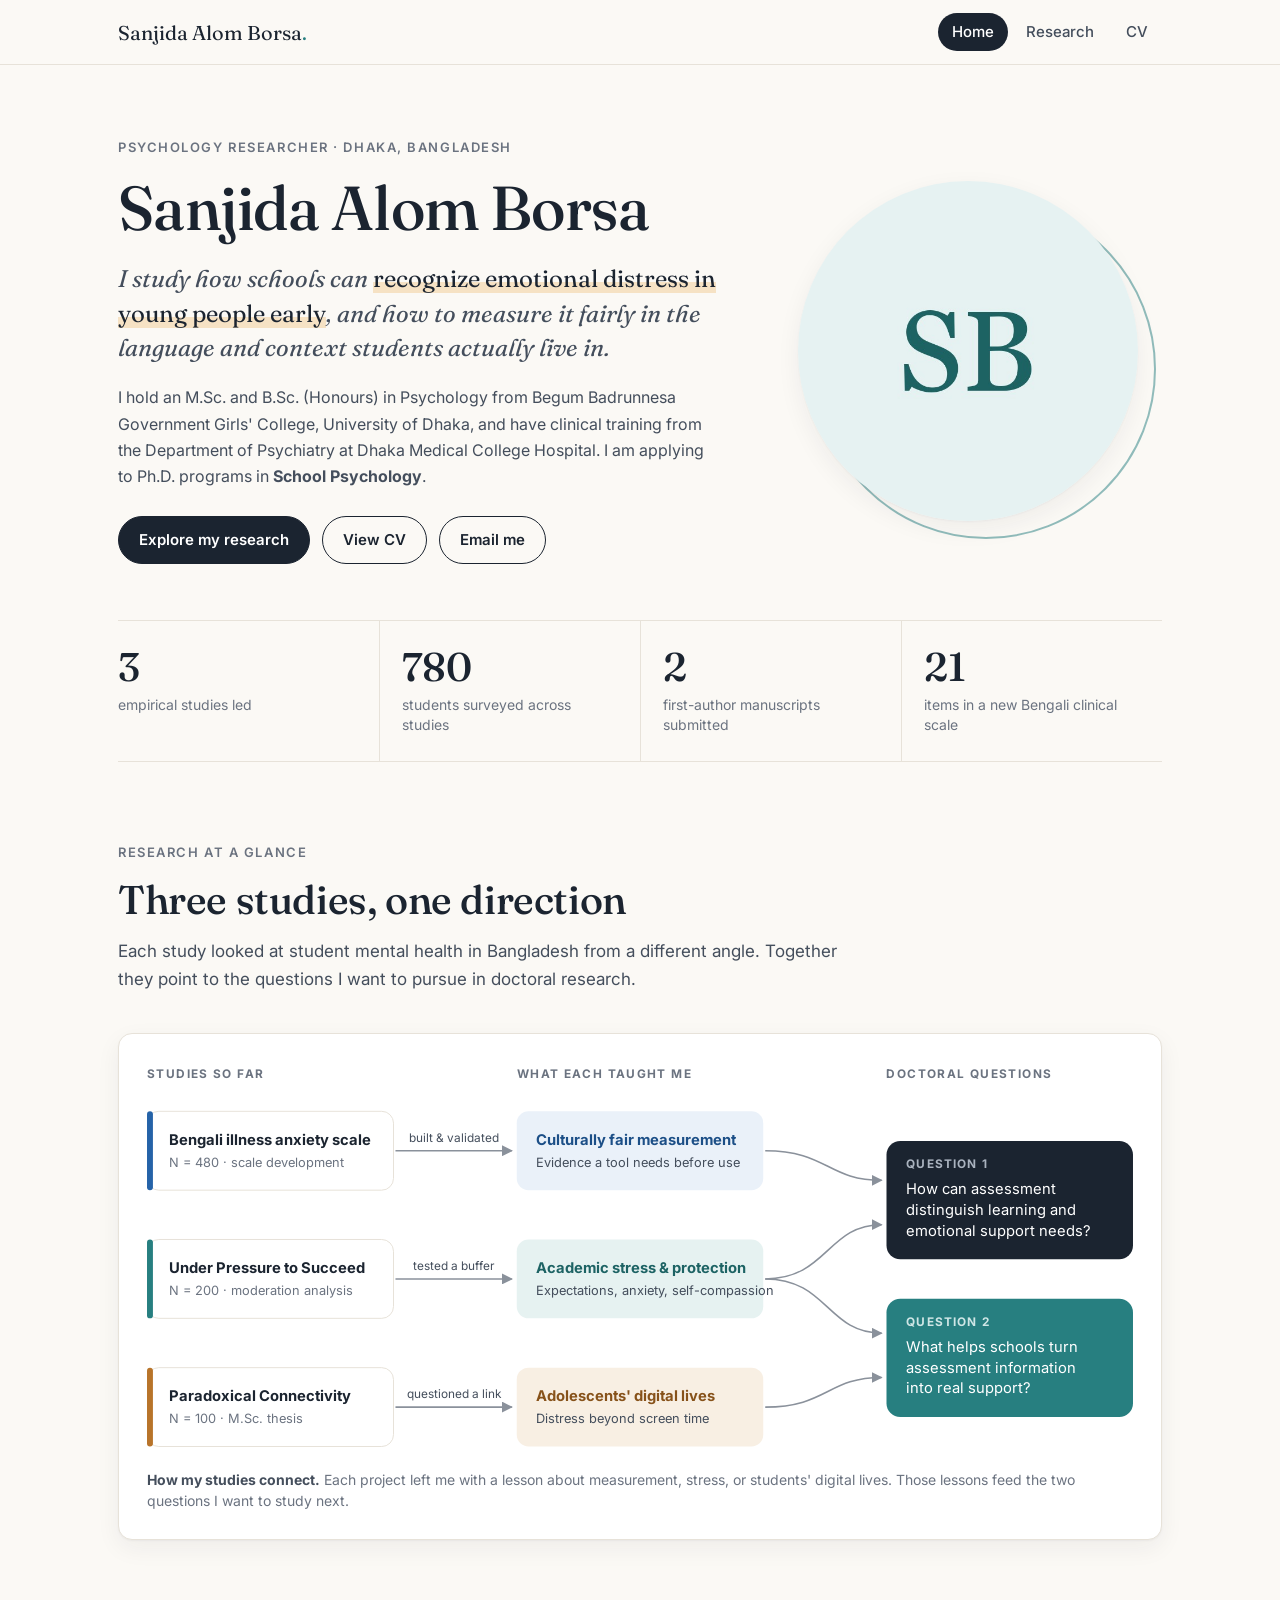
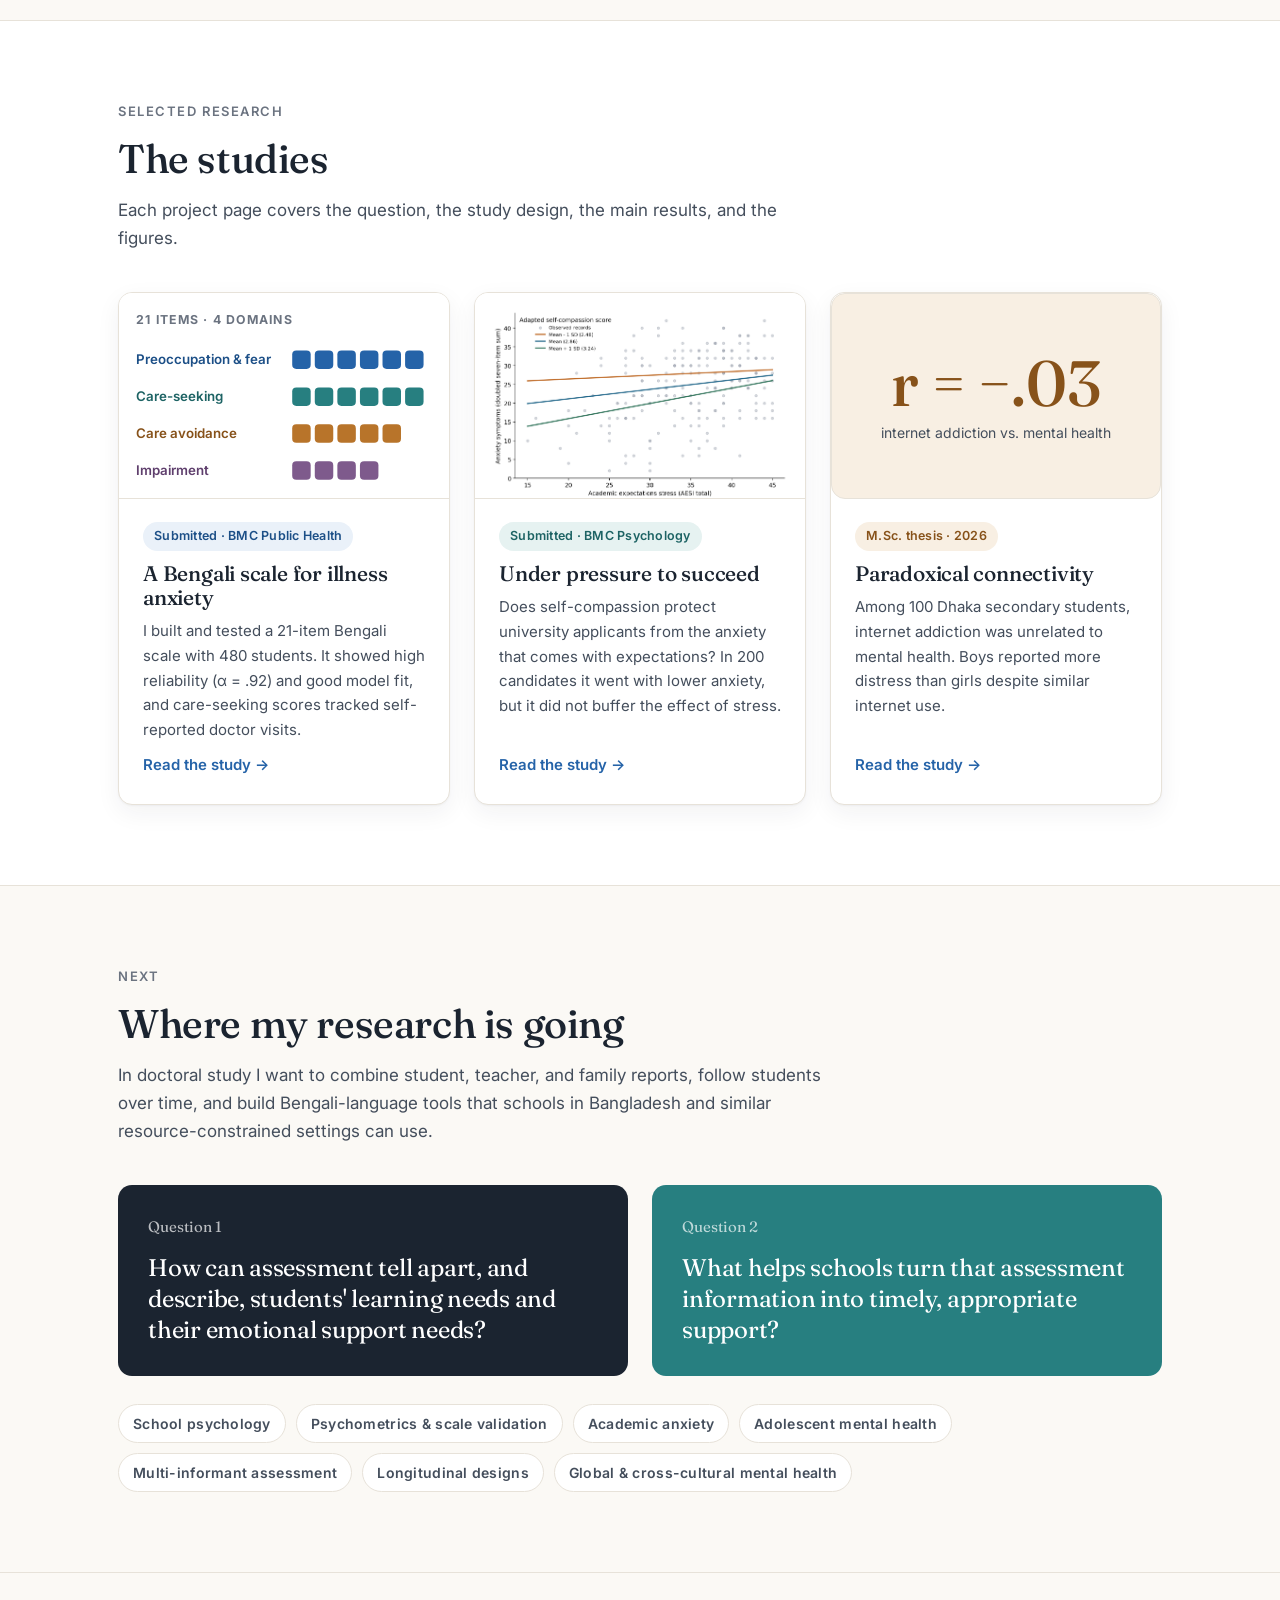
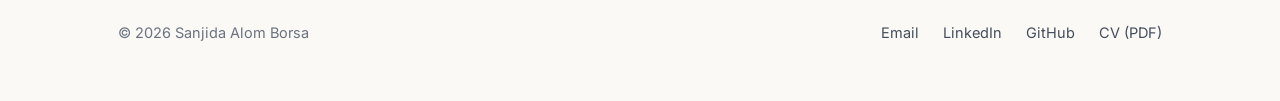
==== index.html @ 3c3a0258 "Personal academic website Home, research, and CV pages with study diagrams and figures.  Co-Authored" ====
<!DOCTYPE html>
<html lang="en">
<head>
  <meta charset="utf-8">
  <meta name="viewport" content="width=device-width, initial-scale=1">
  <title>Sanjida Alom Borsa — Psychology Researcher</title>
  <meta name="description" content="Sanjida Alom Borsa is a psychology researcher from Bangladesh studying culturally appropriate assessment, academic stress, and adolescent mental health. Applying to Ph.D. programs in School Psychology.">
  <meta property="og:title" content="Sanjida Alom Borsa — Psychology Researcher">
  <meta property="og:description" content="Culturally appropriate assessment, academic stress, and adolescent mental health.">
  <meta property="og:type" content="website">
  <meta property="og:url" content="https://sanjidab74-cloud.github.io/">
  <meta property="og:image" content="https://sanjidab74-cloud.github.io/images/fig/iad-domains.png">
  <link rel="icon" href="data:image/svg+xml,%3Csvg xmlns='http://www.w3.org/2000/svg' viewBox='0 0 64 64'%3E%3Ccircle cx='32' cy='32' r='32' fill='%231b2430'/%3E%3Ctext x='32' y='43' font-family='Georgia' font-size='32' fill='%23fff' text-anchor='middle'%3ES%3C/text%3E%3C/svg%3E">
  <link rel="preconnect" href="https://fonts.googleapis.com">
  <link rel="preconnect" href="https://fonts.gstatic.com" crossorigin>
  <link href="https://fonts.googleapis.com/css2?family=Fraunces:ital,opsz,wght@0,9..144,400;0,9..144,500;1,9..144,400&family=Inter:wght@400;500;600;700&display=swap" rel="stylesheet">
  <link rel="stylesheet" href="style.css">
</head>
<body>

<header class="site-header">
  <div class="wrap">
    <a class="brand" href="index.html">Sanjida <span class="full">Alom </span>Borsa<span class="tick">.</span></a>
    <nav class="nav" aria-label="Main">
      <a href="index.html" aria-current="page">Home</a>
      <a href="research.html">Research</a>
      <a href="cv.html">CV</a>
    </nav>
  </div>
</header>

<main>
  <section class="hero">
    <div class="wrap">
      <div>
        <div class="eyebrow">Psychology researcher &middot; Dhaka, Bangladesh</div>
        <h1>Sanjida Alom Borsa</h1>
        <p class="lead">I study how schools can <em>recognize emotional distress in young people early</em>, and how to measure it fairly in the language and context students actually live in.</p>
        <p>I hold an M.Sc. and B.Sc. (Honours) in Psychology from Begum Badrunnesa Government Girls' College, University of Dhaka, and have clinical training from the Department of Psychiatry at Dhaka Medical College Hospital. I am applying to Ph.D. programs in <strong>School Psychology</strong>.</p>
        <div class="btn-row">
          <a class="btn primary" href="research.html">Explore my research</a>
          <a class="btn" href="cv.html">View CV</a>
          <a class="btn" href="mailto:sanjidab74@gmail.com">Email me</a>
        </div>
      </div>
      <div class="portrait">
        <img src="images/profile.jpg" alt="Portrait of Sanjida Alom Borsa" width="600" height="600">
      </div>
    </div>
  </section>

  <div class="wrap">
    <div class="stats">
      <div class="stat"><b>3</b><span>empirical studies led</span></div>
      <div class="stat"><b>780</b><span>students surveyed across studies</span></div>
      <div class="stat"><b>2</b><span>first-author manuscripts submitted</span></div>
      <div class="stat"><b>21</b><span>items in a new Bengali clinical scale</span></div>
    </div>
  </div>

  <section class="section">
    <div class="wrap">
      <div class="section-head">
        <div class="eyebrow">Research at a glance</div>
        <h2>Three studies, one direction</h2>
        <p>Each study looked at student mental health in Bangladesh from a different angle. Together they point to the questions I want to pursue in doctoral research.</p>
      </div>

      <figure class="diagram">
        <div class="scroll">
        <svg viewBox="0 0 1000 400" role="img" aria-label="Diagram: the scale-development study taught culturally fair measurement, the self-compassion study examined academic stress and protective factors, and the thesis examined adolescents' digital lives. These feed two doctoral questions: how assessment can distinguish learning and emotional needs, and what helps schools turn assessment into support.">
          <defs>
            <marker id="m-arrow" viewBox="0 0 10 10" refX="9" refY="5" markerWidth="7" markerHeight="7" orient="auto-start-reverse">
              <path d="M0 0 L10 5 L0 10 z" fill="#8a919b"/>
            </marker>
          </defs>

          <g font-size="12" font-weight="700" fill="#6b7380" letter-spacing="1.4">
            <text x="0" y="16">STUDIES SO FAR</text>
            <text x="375" y="16">WHAT EACH TAUGHT ME</text>
            <text x="750" y="16">DOCTORAL QUESTIONS</text>
          </g>

          <!-- studies -->
          <g>
            <rect x="0" y="50" width="250" height="80" rx="12" fill="#fff" stroke="#e7e2d9"/>
            <rect x="0" y="50" width="6" height="80" rx="3" fill="#2563a8"/>
            <text x="22" y="84" font-size="15" font-weight="700" fill="#1b2430">Bengali illness anxiety scale</text>
            <text x="22" y="106" font-size="13" fill="#6b7380">N = 480 &#183; scale development</text>

            <rect x="0" y="180" width="250" height="80" rx="12" fill="#fff" stroke="#e7e2d9"/>
            <rect x="0" y="180" width="6" height="80" rx="3" fill="#277f80"/>
            <text x="22" y="214" font-size="15" font-weight="700" fill="#1b2430">Under Pressure to Succeed</text>
            <text x="22" y="236" font-size="13" fill="#6b7380">N = 200 &#183; moderation analysis</text>

            <rect x="0" y="310" width="250" height="80" rx="12" fill="#fff" stroke="#e7e2d9"/>
            <rect x="0" y="310" width="6" height="80" rx="3" fill="#b8742a"/>
            <text x="22" y="344" font-size="15" font-weight="700" fill="#1b2430">Paradoxical Connectivity</text>
            <text x="22" y="366" font-size="13" fill="#6b7380">N = 100 &#183; M.Sc. thesis</text>
          </g>

          <!-- study -> lesson -->
          <g stroke="#8a919b" stroke-width="1.6" fill="none" marker-end="url(#m-arrow)">
            <line x1="252" y1="90" x2="370" y2="90"/>
            <line x1="252" y1="220" x2="370" y2="220"/>
            <line x1="252" y1="350" x2="370" y2="350"/>
          </g>
          <g font-size="12" fill="#444e5c" text-anchor="middle">
            <text x="311" y="81">built &amp; validated</text>
            <text x="311" y="211">tested a buffer</text>
            <text x="311" y="341">questioned a link</text>
          </g>

          <!-- lessons -->
          <g>
            <rect x="375" y="50" width="250" height="80" rx="12" fill="#eaf1f9"/>
            <text x="395" y="84" font-size="15" font-weight="700" fill="#1c4f87">Culturally fair measurement</text>
            <text x="395" y="106" font-size="13" fill="#444e5c">Evidence a tool needs before use</text>

            <rect x="375" y="180" width="250" height="80" rx="12" fill="#e6f2f1"/>
            <text x="395" y="214" font-size="15" font-weight="700" fill="#1d6364">Academic stress &amp; protection</text>
            <text x="395" y="236" font-size="13" fill="#444e5c">Expectations, anxiety, self-compassion</text>

            <rect x="375" y="310" width="250" height="80" rx="12" fill="#f8efe3"/>
            <text x="395" y="344" font-size="15" font-weight="700" fill="#87521a">Adolescents' digital lives</text>
            <text x="395" y="366" font-size="13" fill="#444e5c">Distress beyond screen time</text>
          </g>

          <!-- lesson -> question -->
          <g stroke="#8a919b" stroke-width="1.6" fill="none" marker-end="url(#m-arrow)">
            <path d="M627 90 C 690 90, 690 120, 745 120"/>
            <path d="M627 220 C 690 220, 690 165, 745 165"/>
            <path d="M627 220 C 690 220, 690 275, 745 275"/>
            <path d="M627 350 C 690 350, 690 320, 745 320"/>
          </g>

          <!-- questions -->
          <g>
            <rect x="750" y="80" width="250" height="120" rx="14" fill="#1b2430"/>
            <text x="770" y="108" font-size="12" font-weight="700" fill="#aab3bf" letter-spacing="1.2">QUESTION 1</text>
            <text x="770" y="134" font-size="15" fill="#fff">How can assessment</text>
            <text x="770" y="155" font-size="15" fill="#fff">distinguish learning and</text>
            <text x="770" y="176" font-size="15" fill="#fff">emotional support needs?</text>

            <rect x="750" y="240" width="250" height="120" rx="14" fill="#277f80"/>
            <text x="770" y="268" font-size="12" font-weight="700" fill="#cfe6e5" letter-spacing="1.2">QUESTION 2</text>
            <text x="770" y="294" font-size="15" fill="#fff">What helps schools turn</text>
            <text x="770" y="315" font-size="15" fill="#fff">assessment information</text>
            <text x="770" y="336" font-size="15" fill="#fff">into real support?</text>
          </g>
        </svg>
        </div>
        <figcaption><b>How my studies connect.</b> Each project left me with a lesson about measurement, stress, or students' digital lives. Those lessons feed the two questions I want to study next.</figcaption>
      </figure>
    </div>
  </section>

  <section class="section alt">
    <div class="wrap">
      <div class="section-head">
        <div class="eyebrow">Selected research</div>
        <h2>The studies</h2>
        <p>Each project page covers the question, the study design, the main results, and the figures.</p>
      </div>

      <div class="cards">
        <a class="card" href="research.html#illness-anxiety">
          <div class="card-media svg"><svg viewBox="0 0 320 200" role="img" aria-label="21 items in four domains: preoccupation and fear (6), care-seeking and checking (6), care avoidance (5), functional impairment (4)"><text x="16" y="30" font-size="12" font-weight="700" fill="#6b7380" letter-spacing="1.2">21 ITEMS &#183; 4 DOMAINS</text><text x="16" y="69" font-size="13" font-weight="600" fill="#1c4f87">Preoccupation &amp; fear</text><rect x="168" y="56" width="18" height="18" rx="4" fill="#2563a8"/><rect x="190" y="56" width="18" height="18" rx="4" fill="#2563a8"/><rect x="212" y="56" width="18" height="18" rx="4" fill="#2563a8"/><rect x="234" y="56" width="18" height="18" rx="4" fill="#2563a8"/><rect x="256" y="56" width="18" height="18" rx="4" fill="#2563a8"/><rect x="278" y="56" width="18" height="18" rx="4" fill="#2563a8"/><text x="16" y="105" font-size="13" font-weight="600" fill="#1d6364">Care-seeking</text><rect x="168" y="92" width="18" height="18" rx="4" fill="#277f80"/><rect x="190" y="92" width="18" height="18" rx="4" fill="#277f80"/><rect x="212" y="92" width="18" height="18" rx="4" fill="#277f80"/><rect x="234" y="92" width="18" height="18" rx="4" fill="#277f80"/><rect x="256" y="92" width="18" height="18" rx="4" fill="#277f80"/><rect x="278" y="92" width="18" height="18" rx="4" fill="#277f80"/><text x="16" y="141" font-size="13" font-weight="600" fill="#87521a">Care avoidance</text><rect x="168" y="128" width="18" height="18" rx="4" fill="#b8742a"/><rect x="190" y="128" width="18" height="18" rx="4" fill="#b8742a"/><rect x="212" y="128" width="18" height="18" rx="4" fill="#b8742a"/><rect x="234" y="128" width="18" height="18" rx="4" fill="#b8742a"/><rect x="256" y="128" width="18" height="18" rx="4" fill="#b8742a"/><text x="16" y="177" font-size="13" font-weight="600" fill="#5f3f6d">Impairment</text><rect x="168" y="164" width="18" height="18" rx="4" fill="#7e5a8c"/><rect x="190" y="164" width="18" height="18" rx="4" fill="#7e5a8c"/><rect x="212" y="164" width="18" height="18" rx="4" fill="#7e5a8c"/><rect x="234" y="164" width="18" height="18" rx="4" fill="#7e5a8c"/></svg></div>
          <div class="card-body">
            <div><span class="chip blue">Submitted &middot; BMC Public Health</span></div>
            <h3>A Bengali scale for illness anxiety</h3>
            <p>I built and tested a 21-item Bengali scale with 480 students. It showed high reliability (&alpha; = .92) and good model fit, and care-seeking scores tracked self-reported doctor visits.</p>
            <span class="more">Read the study</span>
          </div>
        </a>

        <a class="card" href="research.html#under-pressure">
          <div class="card-media"><img src="images/fig/up-moderation.png" alt="Anxiety rising with academic expectations stress at three levels of self-compassion" loading="lazy"></div>
          <div class="card-body">
            <div><span class="chip teal">Submitted &middot; BMC Psychology</span></div>
            <h3>Under pressure to succeed</h3>
            <p>Does self-compassion protect university applicants from the anxiety that comes with expectations? In 200 candidates it went with lower anxiety, but it did not buffer the effect of stress.</p>
            <span class="more">Read the study</span>
          </div>
        </a>

        <a class="card" href="research.html#paradoxical-connectivity">
          <div class="card-media number"><div><b>r = &minus;.03</b><span>internet addiction vs. mental health</span></div></div>
          <div class="card-body">
            <div><span class="chip ochre">M.Sc. thesis &middot; 2026</span></div>
            <h3>Paradoxical connectivity</h3>
            <p>Among 100 Dhaka secondary students, internet addiction was unrelated to mental health. Boys reported more distress than girls despite similar internet use.</p>
            <span class="more">Read the study</span>
          </div>
        </a>
      </div>
    </div>
  </section>

  <section class="section">
    <div class="wrap">
      <div class="section-head">
        <div class="eyebrow">Next</div>
        <h2>Where my research is going</h2>
        <p>In doctoral study I want to combine student, teacher, and family reports, follow students over time, and build Bengali-language tools that schools in Bangladesh and similar resource-constrained settings can use.</p>
      </div>
      <div class="agenda">
        <div class="question">
          <span class="num">Question 1</span>
          <h3>How can assessment tell apart, and describe, students' learning needs and their emotional support needs?</h3>
        </div>
        <div class="question">
          <span class="num">Question 2</span>
          <h3>What helps schools turn that assessment information into timely, appropriate support?</h3>
        </div>
      </div>
      <div class="interests">
        <span class="chip">School psychology</span>
        <span class="chip">Psychometrics &amp; scale validation</span>
        <span class="chip">Academic anxiety</span>
        <span class="chip">Adolescent mental health</span>
        <span class="chip">Multi-informant assessment</span>
        <span class="chip">Longitudinal designs</span>
        <span class="chip">Global &amp; cross-cultural mental health</span>
      </div>
    </div>
  </section>
</main>

<footer class="site-footer">
  <div class="wrap">
    <span>&copy; 2026 Sanjida Alom Borsa</span>
    <span>
      <a href="mailto:sanjidab74@gmail.com">Email</a>
      <a href="https://bd.linkedin.com/in/sanjida-alom-ba01aa2b1">LinkedIn</a>
      <a href="https://github.com/sanjidab74-cloud">GitHub</a>
      <a href="data/Sanjida_Alom_Borsa_CV.pdf">CV (PDF)</a>
    </span>
  </div>
</footer>

</body>
</html>
---- style.css ----
/* Sanjida Alom Borsa — site styles */

:root {
  --paper: #fbf9f5;
  --surface: #ffffff;
  --ink: #1b2430;
  --ink-2: #444e5c;
  --muted: #6b7380;
  --line: #e7e2d9;
  --accent: #2563a8;
  --accent-ink: #1c4f87;

  /* project identity colors (match the paper figures) */
  --blue: #2563a8;
  --teal: #277f80;
  --ochre: #b8742a;
  --tint-blue: #eaf1f9;
  --tint-teal: #e6f2f1;
  --tint-ochre: #f8efe3;

  --serif: "Fraunces", Georgia, "Times New Roman", serif;
  --sans: "Inter", system-ui, -apple-system, "Segoe UI", Roboto, sans-serif;
  --radius: 14px;
  --shadow: 0 1px 2px rgba(27, 36, 48, .04), 0 8px 24px rgba(27, 36, 48, .06);
}

*, *::before, *::after { box-sizing: border-box; }

html { scroll-behavior: smooth; -webkit-text-size-adjust: 100%; }

body {
  margin: 0;
  background: var(--paper);
  color: var(--ink);
  font: 16px/1.65 var(--sans);
  -webkit-font-smoothing: antialiased;
}

img, svg { max-width: 100%; height: auto; display: block; }

a { color: var(--accent); text-decoration-thickness: 1px; text-underline-offset: 3px; }
a:hover { color: var(--accent-ink); }

h1, h2, h3 { font-family: var(--serif); font-weight: 500; line-height: 1.15; margin: 0; letter-spacing: -.01em; }

p { margin: 0 0 1em; }

.wrap { width: 100%; max-width: 1100px; margin: 0 auto; padding: 0 28px; }

/* ---------- header ---------- */
.site-header {
  position: sticky; top: 0; z-index: 10;
  background: rgba(251, 249, 245, .88);
  backdrop-filter: saturate(1.4) blur(10px);
  border-bottom: 1px solid var(--line);
}
.site-header .wrap { display: flex; align-items: center; justify-content: space-between; height: 64px; gap: 16px; }
.brand { font-family: var(--serif); font-size: 20px; color: var(--ink); text-decoration: none; white-space: nowrap; }
.brand .tick { color: var(--teal); }
.nav { display: flex; gap: 4px; }
.nav a {
  color: var(--ink-2); text-decoration: none; font-size: 15px; font-weight: 500;
  padding: 7px 14px; border-radius: 999px;
}
.nav a:hover { background: #f0ece4; color: var(--ink); }
.nav a[aria-current="page"] { background: var(--ink); color: #fff; }

/* ---------- buttons, chips ---------- */
.btn {
  display: inline-flex; align-items: center; gap: 8px;
  padding: 11px 20px; border-radius: 999px; font-weight: 600; font-size: 15px;
  text-decoration: none; border: 1.5px solid var(--ink); color: var(--ink); background: transparent;
  transition: transform .15s ease, background .15s ease;
}
.btn:hover { transform: translateY(-1px); background: #f0ece4; color: var(--ink); }
.btn.primary { background: var(--ink); color: #fff; }
.btn.primary:hover { background: #2c3a4d; color: #fff; }
.btn-row { display: flex; flex-wrap: wrap; gap: 12px; }

.chip {
  display: inline-block; font-size: 12.5px; font-weight: 600; letter-spacing: .02em;
  padding: 4px 11px; border-radius: 999px; background: #efebe3; color: var(--ink-2);
}
.chip.blue  { background: var(--tint-blue);  color: #1c4f87; }
.chip.teal  { background: var(--tint-teal);  color: #1d6364; }
.chip.ochre { background: var(--tint-ochre); color: #87521a; }

.eyebrow {
  font-size: 13px; font-weight: 600; letter-spacing: .12em; text-transform: uppercase; color: var(--muted);
  margin-bottom: 14px;
}

/* ---------- hero ---------- */
.hero { padding: 72px 0 56px; }
.hero .wrap { display: grid; grid-template-columns: 1.55fr 1fr; gap: 56px; align-items: center; }
.hero h1 { font-size: clamp(40px, 5.4vw, 62px); margin-bottom: 18px; }
.hero .lead {
  font-family: var(--serif); font-size: clamp(20px, 2.2vw, 24px); line-height: 1.45; color: var(--ink-2);
  font-style: italic; font-weight: 400; margin-bottom: 18px;
}
.hero .lead em { font-style: normal; color: var(--ink); background: linear-gradient(transparent 62%, #f6e2c4 62%); }
.hero p { color: var(--ink-2); max-width: 60ch; }
.hero .btn-row { margin-top: 26px; }

.portrait { position: relative; justify-self: center; width: min(340px, 100%); }
.portrait::before {
  content: ""; position: absolute; inset: 18px -18px -18px 18px; border-radius: 50%;
  border: 2px solid var(--teal); opacity: .5;
}
.portrait img { position: relative; width: 100%; aspect-ratio: 1; object-fit: cover; border-radius: 50%; box-shadow: var(--shadow); }

/* ---------- stats ---------- */
.stats { display: grid; grid-template-columns: repeat(4, 1fr); border-top: 1px solid var(--line); border-bottom: 1px solid var(--line); }
.stat { padding: 26px 22px; border-left: 1px solid var(--line); }
.stat:first-child { border-left: 0; padding-left: 0; }
.stat b { display: block; font-family: var(--serif); font-weight: 500; font-size: 40px; line-height: 1; margin-bottom: 8px; }
.stat span { font-size: 14px; color: var(--muted); display: block; line-height: 1.4; }

/* ---------- sections ---------- */
.section { padding: 80px 0; }
.section.alt { background: var(--surface); border-top: 1px solid var(--line); border-bottom: 1px solid var(--line); }
.section-head { max-width: 720px; margin-bottom: 40px; }
.section-head h2 { font-size: clamp(30px, 3.6vw, 40px); margin-bottom: 14px; }
.section-head p { color: var(--ink-2); font-size: 17px; }

figure { margin: 0; }
figcaption { font-size: 14px; color: var(--muted); margin-top: 12px; line-height: 1.5; }
figcaption b { color: var(--ink-2); }

.diagram {
  background: var(--surface); border: 1px solid var(--line); border-radius: var(--radius);
  padding: 28px; box-shadow: var(--shadow);
}
.section.alt .diagram { background: var(--paper); box-shadow: none; }
.diagram svg { width: 100%; color: var(--ink); }
.diagram svg text { font-family: var(--sans); }

/* ---------- project cards (home) ---------- */
.cards { display: grid; grid-template-columns: repeat(3, 1fr); gap: 24px; }
.card {
  display: flex; flex-direction: column; background: var(--surface); border: 1px solid var(--line);
  border-radius: var(--radius); overflow: hidden; text-decoration: none; color: inherit;
  transition: transform .2s ease, box-shadow .2s ease; box-shadow: var(--shadow);
}
.card:hover { transform: translateY(-4px); box-shadow: 0 14px 40px rgba(27, 36, 48, .12); color: inherit; }
.card-media { aspect-ratio: 16 / 10; background: #fff; border-bottom: 1px solid var(--line); display: grid; place-items: center; overflow: hidden; }
.card-media img { width: 100%; height: 100%; object-fit: contain; padding: 14px; }
.card-media.number { background: var(--tint-ochre); flex-direction: column; text-align: center; }
.card-media.number b { font-family: var(--serif); font-weight: 500; font-size: 64px; line-height: 1; color: #87521a; }
.card-media.number span { font-size: 14px; color: var(--ink-2); margin-top: 8px; display: block; }
.card-body { padding: 22px 24px 26px; display: flex; flex-direction: column; gap: 10px; flex: 1; }
.card h3 { font-size: 21px; }
.card p { color: var(--ink-2); font-size: 15px; margin: 0; flex: 1; }
.card .more { font-weight: 600; font-size: 15px; color: var(--accent); }
.card .more::after { content: " \2192"; }

/* ---------- agenda ---------- */
.agenda { display: grid; grid-template-columns: 1fr 1fr; gap: 24px; }
.question {
  padding: 30px; border-radius: var(--radius); background: var(--ink); color: #fff;
}
.question:nth-child(2) { background: var(--teal); }
.question .num { font-family: var(--serif); font-size: 15px; opacity: .7; margin-bottom: 12px; display: block; }
.question h3 { font-size: 24px; line-height: 1.3; font-weight: 400; }
.interests { display: flex; flex-wrap: wrap; gap: 10px; margin-top: 28px; }
.interests .chip { font-size: 14px; padding: 7px 14px; background: var(--surface); border: 1px solid var(--line); }

/* ---------- research page ---------- */
.page-head { padding: 64px 0 40px; }
.page-head h1 { font-size: clamp(40px, 5vw, 56px); margin-bottom: 16px; }
.page-head p { font-size: 18px; color: var(--ink-2); max-width: 68ch; }
.jump { display: flex; flex-wrap: wrap; gap: 10px; margin-top: 26px; }
.jump a {
  display: inline-flex; align-items: center; gap: 10px; text-decoration: none; color: var(--ink);
  border: 1px solid var(--line); background: var(--surface); padding: 9px 16px; border-radius: 999px; font-size: 14.5px; font-weight: 500;
}
.jump a:hover { border-color: var(--ink); color: var(--ink); }
.dot { width: 10px; height: 10px; border-radius: 50%; display: inline-block; flex: none; }
.dot.blue { background: var(--blue); } .dot.teal { background: var(--teal); } .dot.ochre { background: var(--ochre); }

.study { padding: 72px 0; border-top: 1px solid var(--line); scroll-margin-top: 64px; }
.study:nth-of-type(even) { background: var(--surface); }
.study-head { display: grid; grid-template-columns: 96px 1fr; gap: 24px; margin-bottom: 40px; }
.study-num { font-family: var(--serif); font-size: 64px; line-height: .9; color: var(--line); }
.study.blue  .study-num { color: var(--blue); }
.study.teal  .study-num { color: var(--teal); }
.study.ochre .study-num { color: var(--ochre); }
.study-head h2 { font-size: clamp(26px, 3.2vw, 36px); margin: 12px 0 12px; max-width: 26ch; }
.study-head h2.long { max-width: 34ch; }
.authors { color: var(--ink-2); margin: 0; }
.authors strong { color: var(--ink); }
.venue { color: var(--muted); font-size: 15px; margin: 2px 0 0; }

.study-grid { display: grid; grid-template-columns: 1fr 320px; gap: 48px; align-items: start; }
.story h3 { font-family: var(--sans); font-size: 13px; font-weight: 700; letter-spacing: .12em; text-transform: uppercase; color: var(--muted); margin: 28px 0 8px; }
.story h3:first-child { margin-top: 0; }
.story p { color: var(--ink-2); }
.story p strong { color: var(--ink); }

.glance { position: sticky; top: 88px; border: 1px solid var(--line); border-radius: var(--radius); background: var(--paper); padding: 22px 24px; }
.study:nth-of-type(odd) .glance { background: var(--surface); }
.glance h4 { margin: 0 0 12px; font-size: 13px; letter-spacing: .12em; text-transform: uppercase; color: var(--muted); }
.glance dl { margin: 0; display: grid; gap: 12px; }
.glance dt { font-size: 12.5px; font-weight: 700; color: var(--ink); }
.glance dd { margin: 2px 0 0; font-size: 14.5px; color: var(--ink-2); line-height: 1.5; }

.numbers { display: grid; grid-template-columns: repeat(4, 1fr); gap: 16px; margin: 44px 0; }
.number { border-radius: var(--radius); padding: 20px 20px 18px; background: var(--paper); border: 1px solid var(--line); }
.study:nth-of-type(odd) .number { background: var(--surface); }
.number b { display: block; font-family: var(--serif); font-weight: 500; font-size: 34px; line-height: 1.05; margin-bottom: 8px; }
.study.blue  .number b { color: #1c4f87; }
.study.teal  .number b { color: #1d6364; }
.study.ochre .number b { color: #87521a; }
.number span { font-size: 13.5px; color: var(--ink-2); line-height: 1.45; display: block; }

.figs { display: grid; grid-template-columns: 1fr 1fr; gap: 24px; margin-top: 24px; }
.figs .wide { grid-column: 1 / -1; }
.fig { background: #fff; border: 1px solid var(--line); border-radius: var(--radius); padding: 20px; }
.fig img { margin: 0 auto; }

details.abstract { margin-top: 28px; border: 1px solid var(--line); border-radius: var(--radius); background: var(--surface); }
.study:nth-of-type(even) details.abstract { background: var(--paper); }
details.abstract summary { cursor: pointer; padding: 16px 22px; font-weight: 600; list-style: none; display: flex; justify-content: space-between; }
details.abstract summary::-webkit-details-marker { display: none; }
details.abstract summary::after { content: "+"; font-size: 20px; line-height: 1; color: var(--muted); }
details.abstract[open] summary::after { content: "\2212"; }
details.abstract .body { padding: 0 22px 10px; color: var(--ink-2); font-size: 15px; }

/* ---------- CV page ---------- */
.cv-section { display: grid; grid-template-columns: 220px 1fr; gap: 32px; padding: 40px 0; border-top: 1px solid var(--line); }
.cv-section > h2 { font-size: 24px; position: sticky; top: 88px; align-self: start; }
.entry { margin-bottom: 26px; }
.entry:last-child { margin-bottom: 0; }
.entry-top { display: flex; justify-content: space-between; gap: 16px; align-items: baseline; flex-wrap: wrap; }
.entry h3 { font-family: var(--sans); font-size: 17px; font-weight: 600; letter-spacing: 0; }
.when { font-size: 14px; color: var(--muted); white-space: nowrap; font-variant-numeric: tabular-nums; }
.where { color: var(--ink-2); margin: 2px 0 6px; }
.entry ul { margin: 6px 0 0; padding-left: 20px; color: var(--ink-2); }
.entry li { margin: 3px 0; }
.pub { padding-left: 16px; border-left: 3px solid var(--line); }
.pub.blue { border-color: var(--blue); } .pub.teal { border-color: var(--teal); } .pub.ochre { border-color: var(--ochre); }
.skills { display: grid; grid-template-columns: 1fr 1fr; gap: 20px 32px; }
.skills h3 { font-family: var(--sans); font-size: 15px; font-weight: 600; margin-bottom: 4px; }
.skills p { color: var(--ink-2); font-size: 15px; margin: 0; }

/* ---------- footer ---------- */
.site-footer { padding: 48px 0 56px; border-top: 1px solid var(--line); color: var(--muted); font-size: 14.5px; }
.site-footer .wrap { display: flex; justify-content: space-between; gap: 20px; flex-wrap: wrap; }
.site-footer a { color: var(--ink-2); text-decoration: none; margin-left: 20px; }
.site-footer a:first-child { margin-left: 0; }
.site-footer a:hover { color: var(--ink); }

/* ---------- responsive ---------- */
@media (max-width: 900px) {
  .hero .wrap { grid-template-columns: 1fr; gap: 40px; }
  .portrait { width: 220px; order: -1; justify-self: start; }
  .cards { grid-template-columns: 1fr; }
  .agenda { grid-template-columns: 1fr; }
  .study-grid { grid-template-columns: 1fr; gap: 28px; }
  .glance { position: static; }
  .numbers { grid-template-columns: 1fr 1fr; }
  .stats { grid-template-columns: 1fr 1fr; }
  .stat:nth-child(3) { border-left: 0; padding-left: 0; }
  .stat:nth-child(n+3) { border-top: 1px solid var(--line); }
  .cv-section { grid-template-columns: 1fr; gap: 16px; }
  .cv-section > h2 { position: static; }
}

@media (max-width: 640px) {
  .wrap { padding: 0 18px; }
  .brand { font-size: 17px; }
  .nav a { padding: 6px 10px; font-size: 14px; }
  .hero { padding: 40px 0 36px; }
  .section { padding: 56px 0; }
  .study { padding: 52px 0; }
  .study-head { grid-template-columns: 1fr; gap: 4px; }
  .study-num { font-size: 44px; }
  .figs { grid-template-columns: 1fr; }
  .diagram { padding: 16px; }
  .skills { grid-template-columns: 1fr; }
  .site-footer a { margin: 0 16px 0 0; }
}

@media (max-width: 420px) {
  .brand .full { display: none; }
}

/* wide diagrams scroll sideways on small screens instead of shrinking text */
.scroll { overflow-x: auto; -webkit-overflow-scrolling: touch; }
.scroll svg { min-width: 720px; }
.legend { display: flex; gap: 18px; font-size: 14px; color: var(--ink-2); margin-bottom: 12px; }
.legend i { display: inline-block; width: 12px; height: 12px; border-radius: 3px; margin-right: 6px; vertical-align: -1px; }

.figs { align-items: start; }
.fig.wide img { max-width: 860px; }
.diagram.narrow svg { max-width: 720px; margin: 0 auto; }

.card-media.svg svg { width: 100%; height: 100%; }
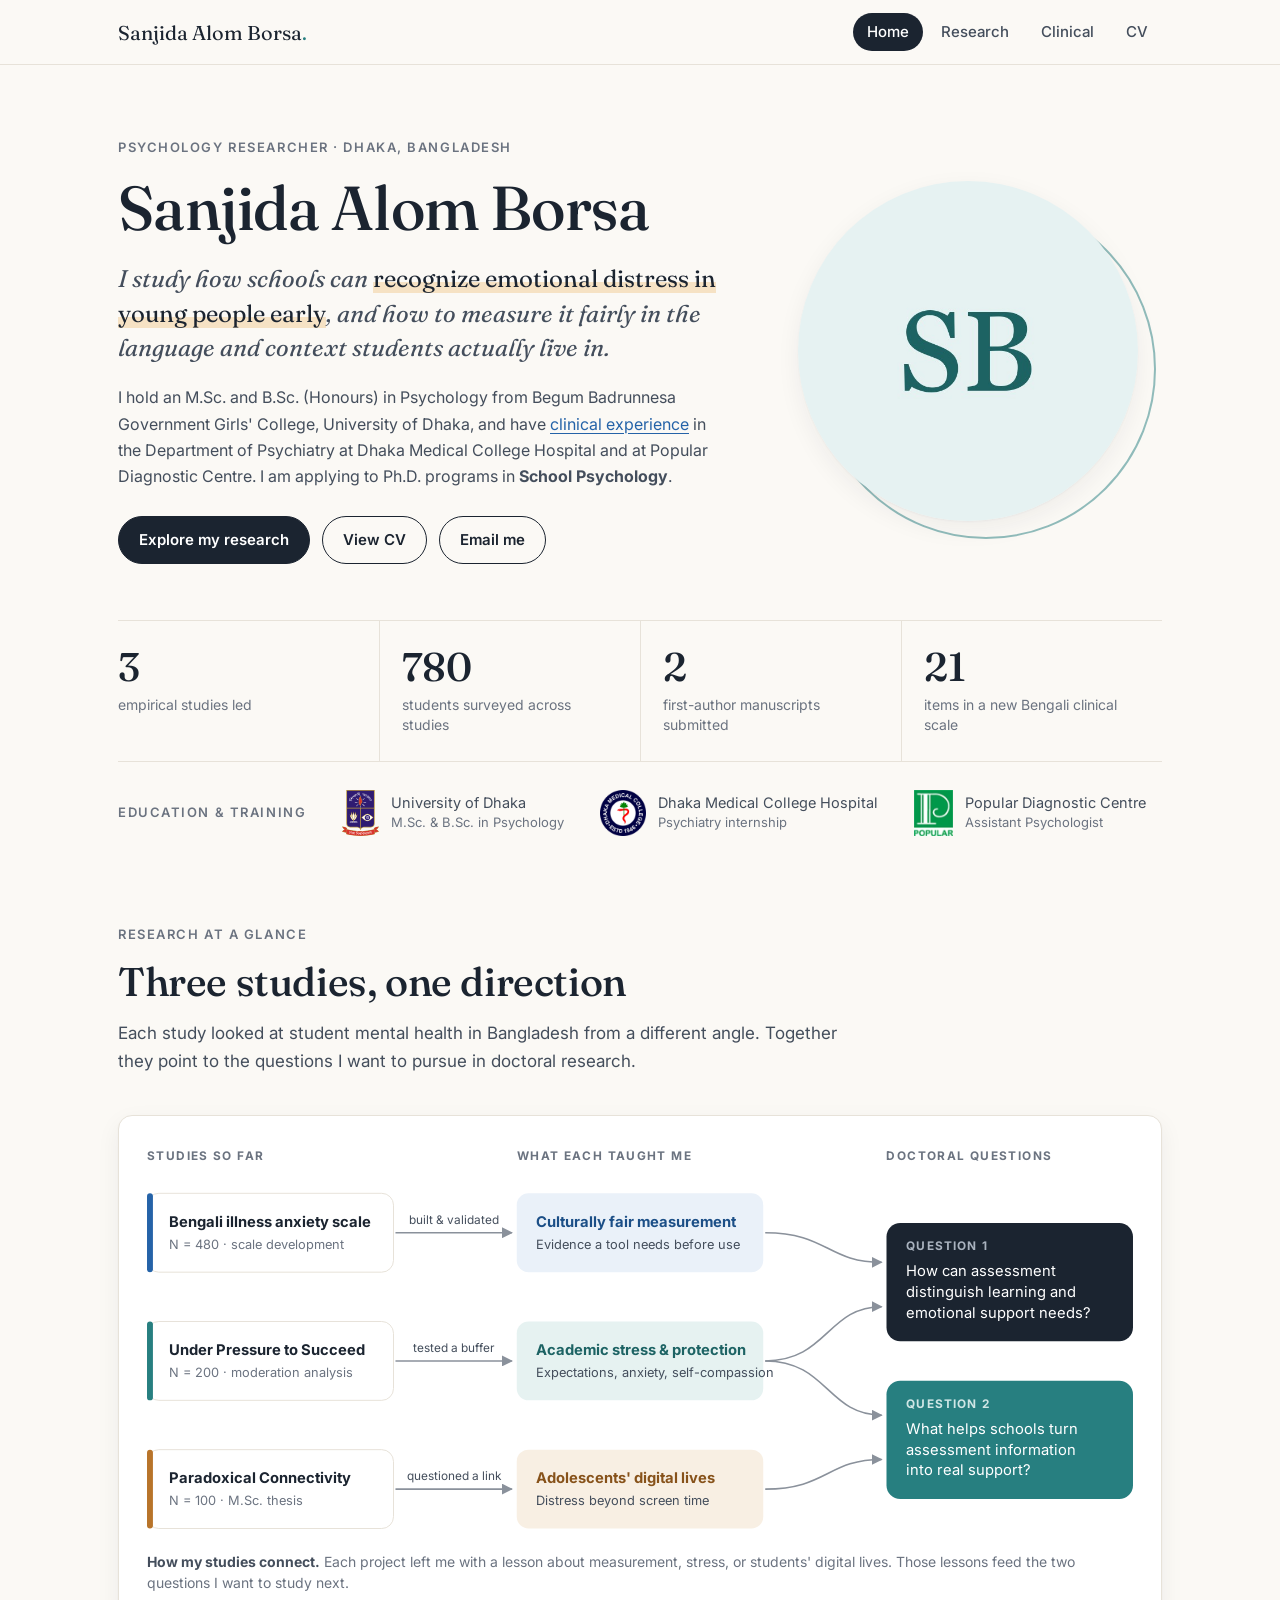
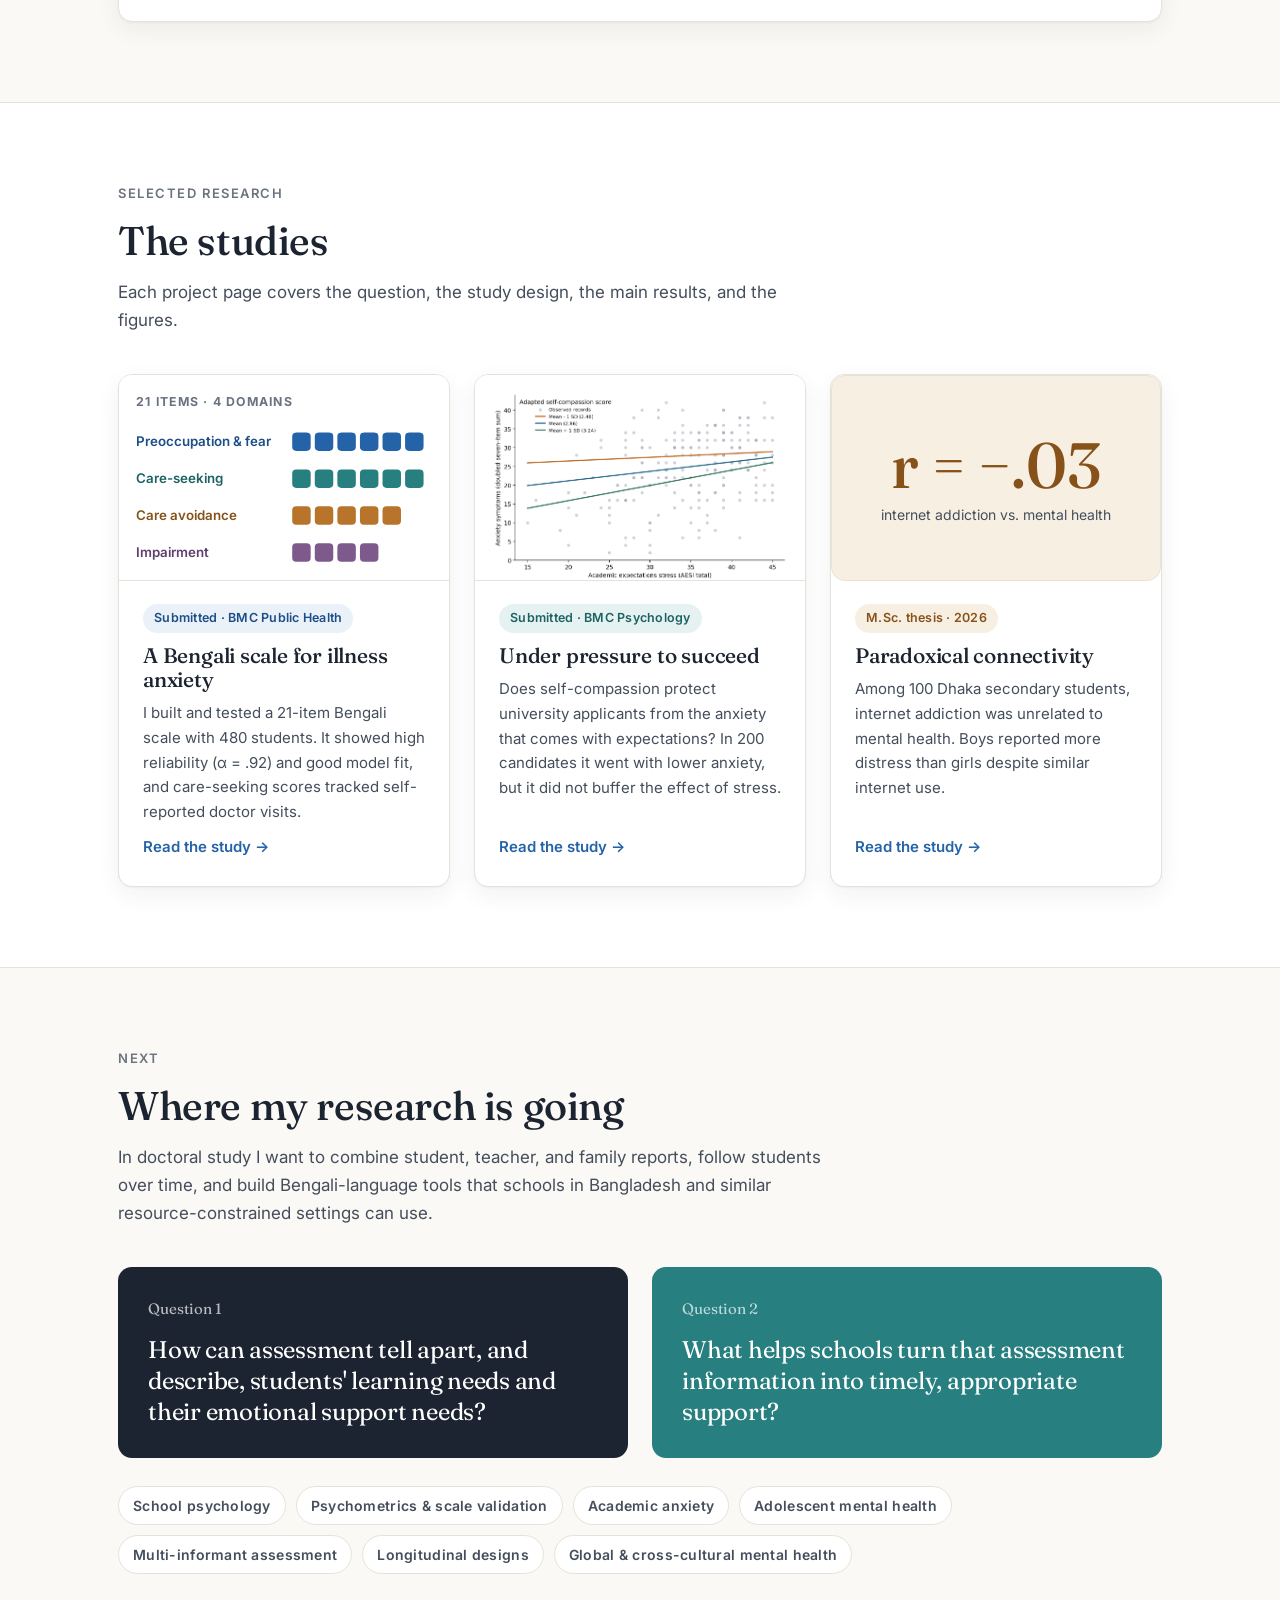
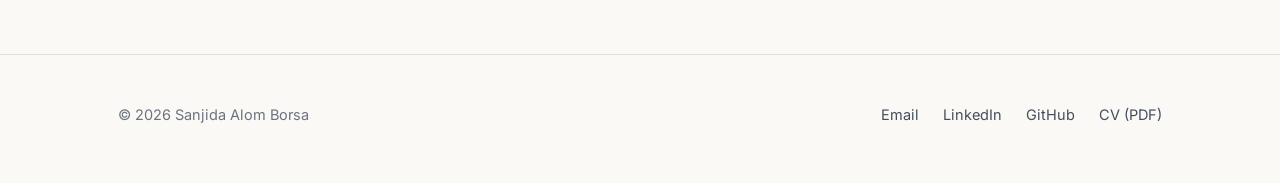
==== commit 37a0be8f: "Add clinical experience page and institution logos Co-Authored-By: Claude Opus 5.5 <noreply@anthropi" ====
--- a/index.html
+++ b/index.html
@@ -24,6 +24,7 @@
     <nav class="nav" aria-label="Main">
       <a href="index.html" aria-current="page">Home</a>
       <a href="research.html">Research</a>
+      <a href="clinical.html">Clinical</a>
       <a href="cv.html">CV</a>
     </nav>
   </div>
@@ -36,7 +37,7 @@
         <div class="eyebrow">Psychology researcher &middot; Dhaka, Bangladesh</div>
         <h1>Sanjida Alom Borsa</h1>
         <p class="lead">I study how schools can <em>recognize emotional distress in young people early</em>, and how to measure it fairly in the language and context students actually live in.</p>
-        <p>I hold an M.Sc. and B.Sc. (Honours) in Psychology from Begum Badrunnesa Government Girls' College, University of Dhaka, and have clinical training from the Department of Psychiatry at Dhaka Medical College Hospital. I am applying to Ph.D. programs in <strong>School Psychology</strong>.</p>
+        <p>I hold an M.Sc. and B.Sc. (Honours) in Psychology from Begum Badrunnesa Government Girls' College, University of Dhaka, and have <a href="clinical.html">clinical experience</a> in the Department of Psychiatry at Dhaka Medical College Hospital and at Popular Diagnostic Centre. I am applying to Ph.D. programs in <strong>School Psychology</strong>.</p>
         <div class="btn-row">
           <a class="btn primary" href="research.html">Explore my research</a>
           <a class="btn" href="cv.html">View CV</a>
@@ -55,6 +56,12 @@
       <div class="stat"><b>780</b><span>students surveyed across studies</span></div>
       <div class="stat"><b>2</b><span>first-author manuscripts submitted</span></div>
       <div class="stat"><b>21</b><span>items in a new Bengali clinical scale</span></div>
+    </div>
+    <div class="logo-strip">
+      <span class="label">Education &amp; training</span>
+      <a class="logo-item" href="cv.html"><img src="images/logos/university-of-dhaka.svg" alt="University of Dhaka logo" width="37" height="46"><span>University of Dhaka<br><small>M.Sc. &amp; B.Sc. in Psychology</small></span></a>
+      <a class="logo-item" href="clinical.html"><img src="images/logos/dhaka-medical-college.png" alt="Dhaka Medical College logo" width="46" height="46"><span>Dhaka Medical College Hospital<br><small>Psychiatry internship</small></span></a>
+      <a class="logo-item" href="clinical.html"><img src="images/logos/popular-diagnostic.png" alt="Popular Diagnostic Centre logo" width="39" height="46"><span>Popular Diagnostic Centre<br><small>Assistant Psychologist</small></span></a>
     </div>
   </div>
 
--- a/style.css
+++ b/style.css
@@ -296,3 +296,42 @@
 .diagram.narrow svg { max-width: 720px; margin: 0 auto; }
 
 .card-media.svg svg { width: 100%; height: 100%; }
+
+/* ---------- clinical page & logos ---------- */
+.roles { display: grid; gap: 24px; }
+.role {
+  display: grid; grid-template-columns: 112px 1fr; gap: 28px; align-items: start;
+  background: var(--surface); border: 1px solid var(--line); border-radius: var(--radius);
+  padding: 30px; box-shadow: var(--shadow);
+}
+.role-logo {
+  width: 112px; height: 112px; border-radius: 18px; background: #fff; border: 1px solid var(--line);
+  display: grid; place-items: center; padding: 14px;
+}
+.role-logo img { max-width: 100%; max-height: 100%; object-fit: contain; }
+.role h2 { font-size: 28px; margin: 10px 0 4px; }
+.role .org { font-size: 17px; font-weight: 600; color: var(--ink); margin: 0; }
+.role .meta { color: var(--muted); font-size: 15px; margin: 2px 0 16px; }
+.role ul { margin: 0; padding-left: 20px; color: var(--ink-2); }
+.role li { margin: 5px 0; }
+.role .tags { display: flex; flex-wrap: wrap; gap: 8px; margin-top: 18px; }
+
+.logo-strip { display: flex; flex-wrap: wrap; align-items: center; gap: 18px 36px; padding: 28px 0 8px; }
+.logo-strip .label { font-size: 13px; font-weight: 600; letter-spacing: .12em; text-transform: uppercase; color: var(--muted); }
+.logo-item { display: flex; align-items: center; gap: 12px; text-decoration: none; color: var(--ink-2); font-size: 14.5px; line-height: 1.3; }
+.logo-item:hover { color: var(--ink); }
+.logo-item img { height: 46px; width: auto; }
+
+.entry.with-logo { display: grid; grid-template-columns: 52px 1fr; gap: 18px; align-items: start; }
+.entry-logo { width: 52px; height: 52px; display: grid; place-items: center; }
+.entry-logo img { max-width: 100%; max-height: 100%; object-fit: contain; }
+
+.fine { font-size: 13px; color: var(--muted); margin-top: 14px; }
+
+@media (max-width: 640px) {
+  .role { grid-template-columns: 1fr; gap: 16px; padding: 22px; }
+  .role-logo { width: 84px; height: 84px; }
+  .entry.with-logo { grid-template-columns: 40px 1fr; gap: 12px; }
+  .entry-logo { width: 40px; height: 40px; }
+}
+.logo-item small { color: var(--muted); font-size: 13px; }
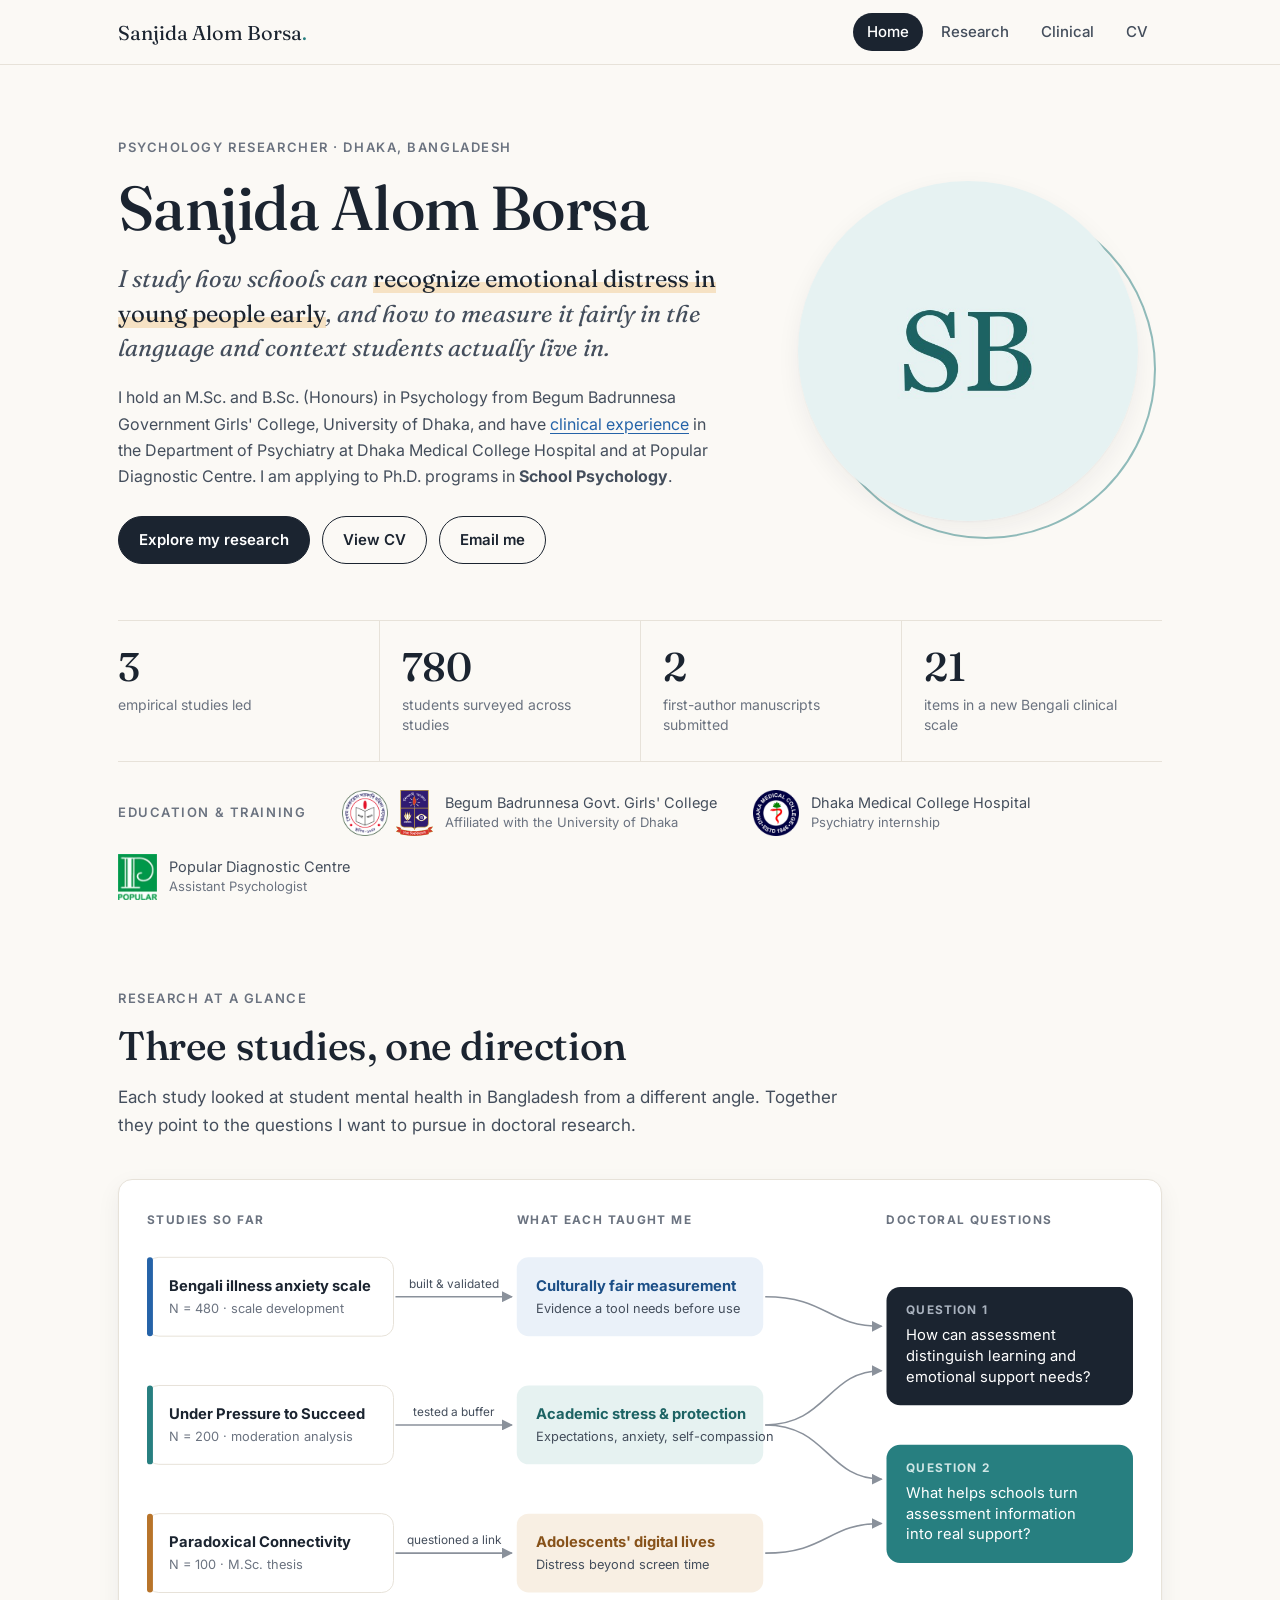
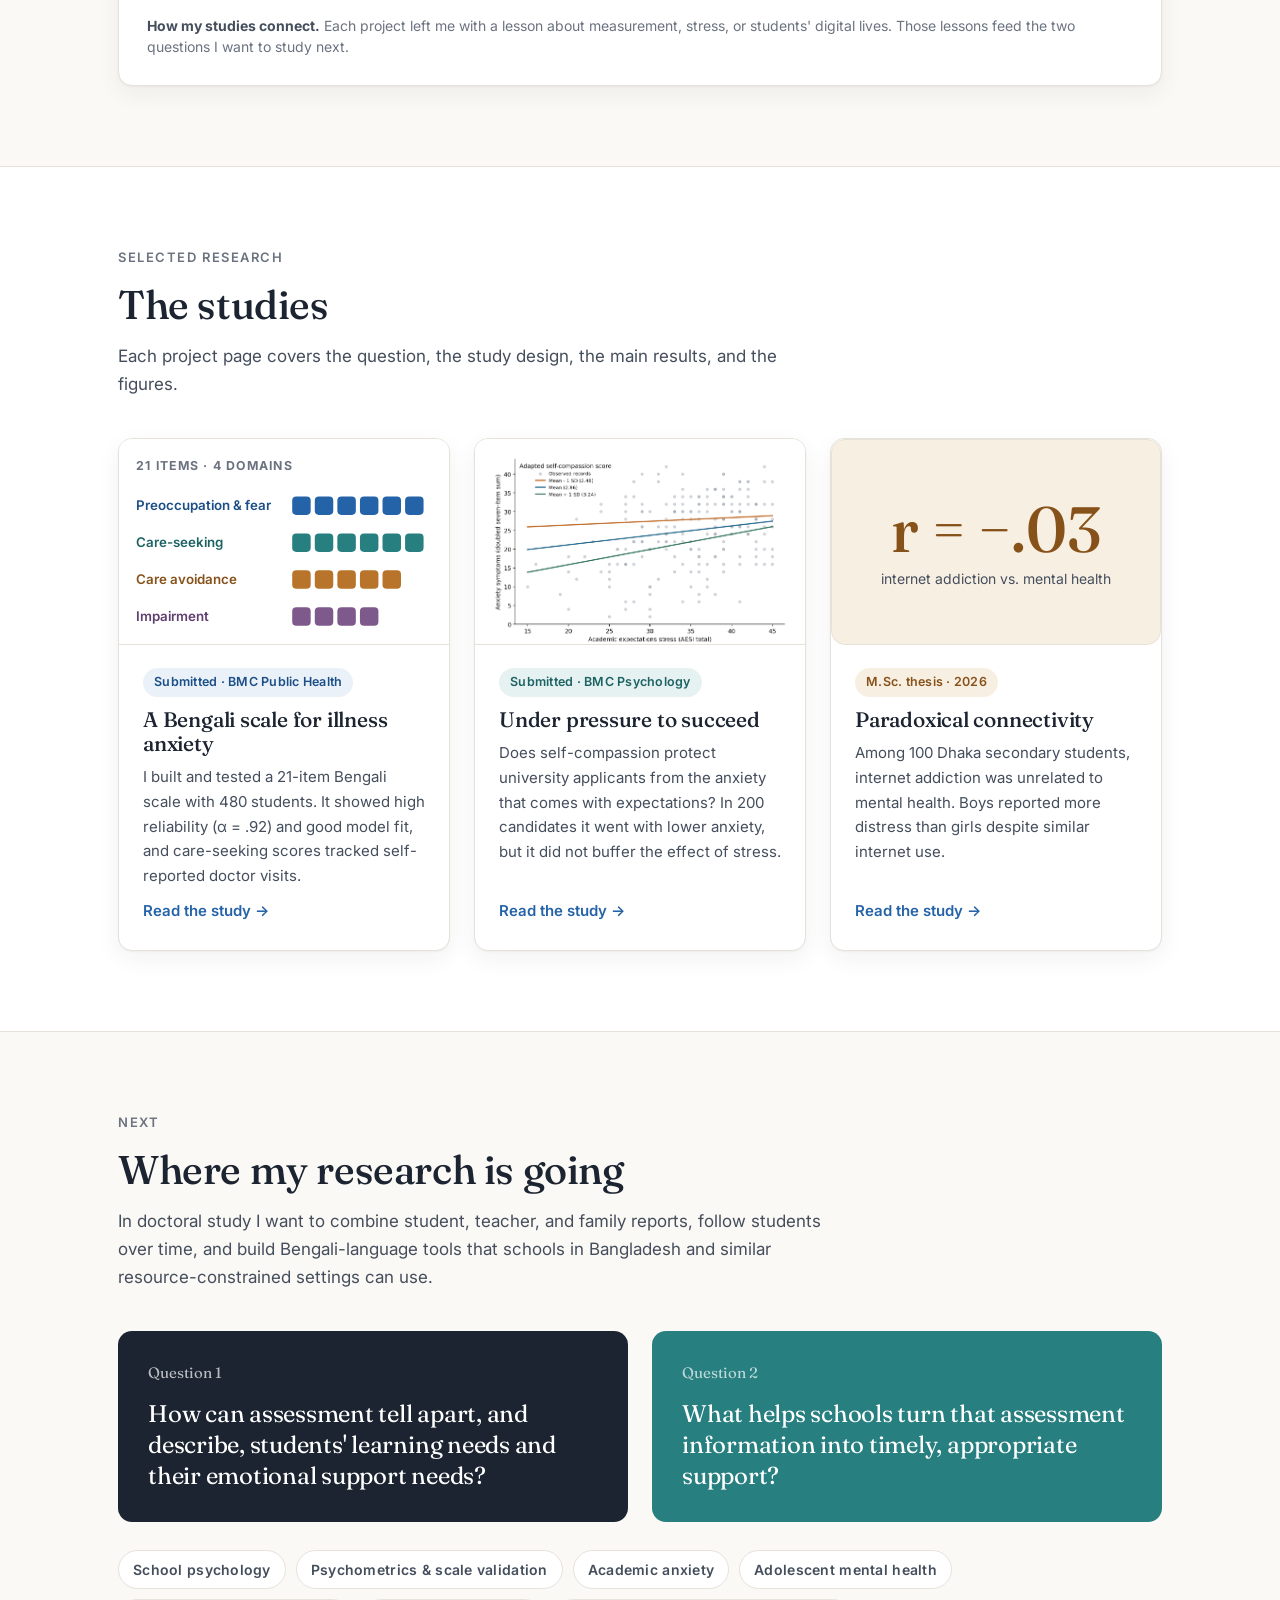
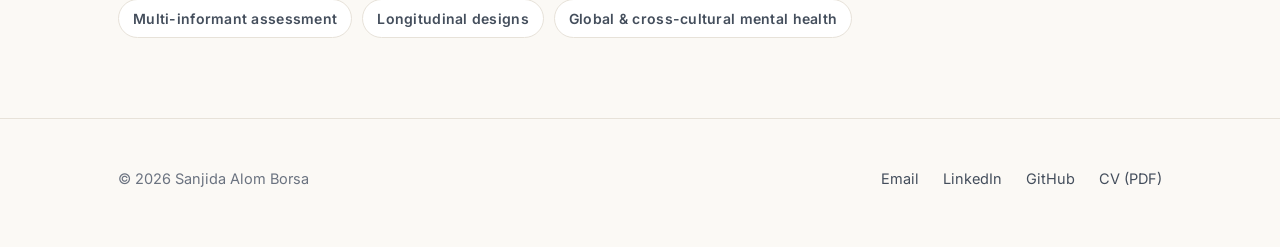
==== commit d44b2aea: "Show college crest alongside University of Dhaka logo Co-Authored-By: Claude Opus 5.5 <noreply@anthr" ====
--- a/index.html
+++ b/index.html
@@ -14,7 +14,7 @@
   <link rel="preconnect" href="https://fonts.googleapis.com">
   <link rel="preconnect" href="https://fonts.gstatic.com" crossorigin>
   <link href="https://fonts.googleapis.com/css2?family=Fraunces:ital,opsz,wght@0,9..144,400;0,9..144,500;1,9..144,400&family=Inter:wght@400;500;600;700&display=swap" rel="stylesheet">
-  <link rel="stylesheet" href="style.css">
+  <link rel="stylesheet" href="style.css?v=5">
 </head>
 <body>
 
@@ -59,7 +59,7 @@
     </div>
     <div class="logo-strip">
       <span class="label">Education &amp; training</span>
-      <a class="logo-item" href="cv.html"><img src="images/logos/university-of-dhaka.svg" alt="University of Dhaka logo" width="37" height="46"><span>University of Dhaka<br><small>M.Sc. &amp; B.Sc. in Psychology</small></span></a>
+      <a class="logo-item" href="cv.html"><span class="logo-pair"><img src="images/logos/begum-badrunnesa-college.png" alt="Begum Badrunnesa Government Girls' College logo" width="46" height="46"><img src="images/logos/university-of-dhaka.svg" alt="University of Dhaka logo" width="37" height="46"></span><span>Begum Badrunnesa Govt. Girls' College<br><small>Affiliated with the University of Dhaka</small></span></a>
       <a class="logo-item" href="clinical.html"><img src="images/logos/dhaka-medical-college.png" alt="Dhaka Medical College logo" width="46" height="46"><span>Dhaka Medical College Hospital<br><small>Psychiatry internship</small></span></a>
       <a class="logo-item" href="clinical.html"><img src="images/logos/popular-diagnostic.png" alt="Popular Diagnostic Centre logo" width="39" height="46"><span>Popular Diagnostic Centre<br><small>Assistant Psychologist</small></span></a>
     </div>
--- a/style.css
+++ b/style.css
@@ -298,7 +298,7 @@
 .card-media.svg svg { width: 100%; height: 100%; }
 
 /* ---------- clinical page & logos ---------- */
-.roles { display: grid; gap: 24px; }
+.roles { display: grid; gap: 32px; margin-bottom: 16px; }
 .role {
   display: grid; grid-template-columns: 112px 1fr; gap: 28px; align-items: start;
   background: var(--surface); border: 1px solid var(--line); border-radius: var(--radius);
@@ -308,7 +308,7 @@
   width: 112px; height: 112px; border-radius: 18px; background: #fff; border: 1px solid var(--line);
   display: grid; place-items: center; padding: 14px;
 }
-.role-logo img { max-width: 100%; max-height: 100%; object-fit: contain; }
+.role-logo img { width: 100%; height: 100%; object-fit: contain; }
 .role h2 { font-size: 28px; margin: 10px 0 4px; }
 .role .org { font-size: 17px; font-weight: 600; color: var(--ink); margin: 0; }
 .role .meta { color: var(--muted); font-size: 15px; margin: 2px 0 16px; }
@@ -335,3 +335,14 @@
   .entry-logo { width: 40px; height: 40px; }
 }
 .logo-item small { color: var(--muted); font-size: 13px; }
+
+/* college + affiliated university shown together */
+.logo-pair { display: inline-flex; align-items: center; gap: 8px; }
+.entry.with-logo.duo { grid-template-columns: 112px 1fr; }
+.entry.with-logo.duo .entry-logo { width: 112px; display: flex; gap: 8px; justify-content: flex-start; }
+.entry.with-logo.duo .entry-logo img { width: 52px; height: 52px; }
+@media (max-width: 640px) {
+  .entry.with-logo.duo { grid-template-columns: 88px 1fr; }
+  .entry.with-logo.duo .entry-logo { width: 88px; }
+  .entry.with-logo.duo .entry-logo img { width: 40px; height: 40px; }
+}
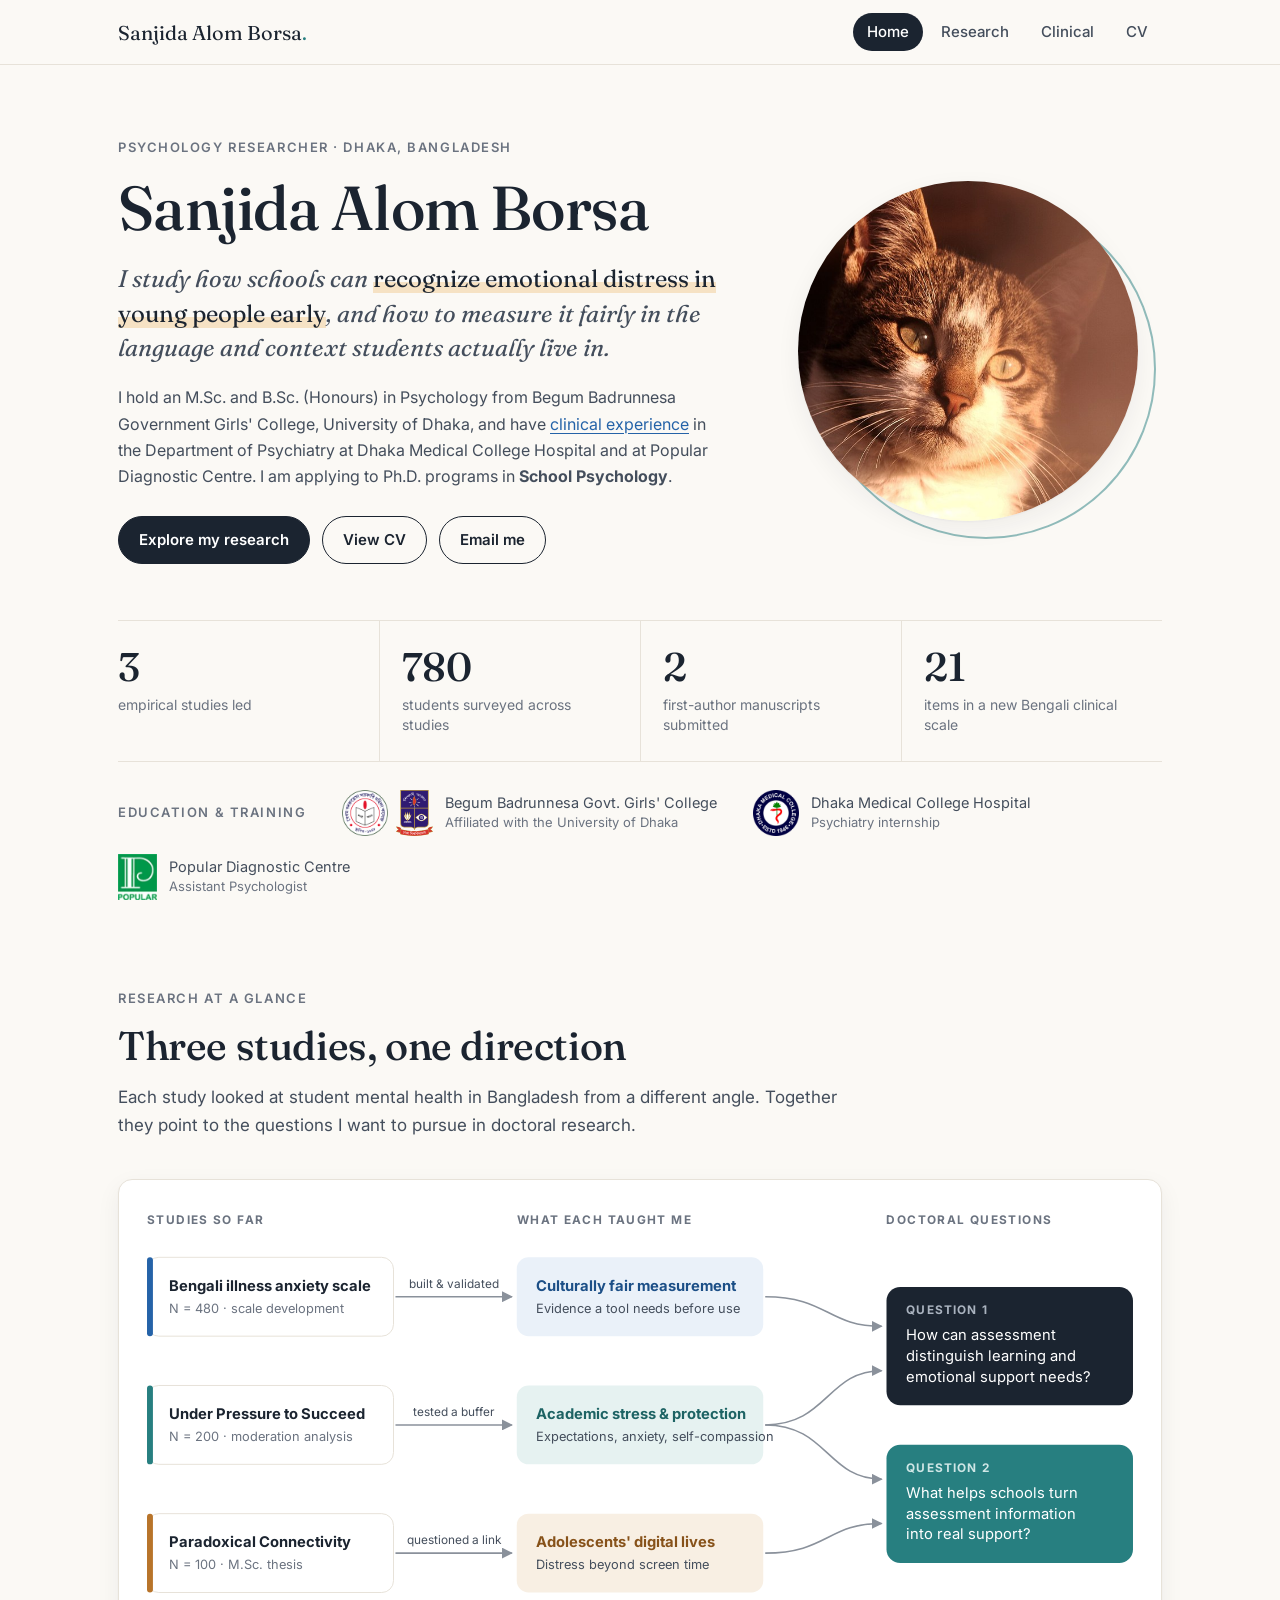
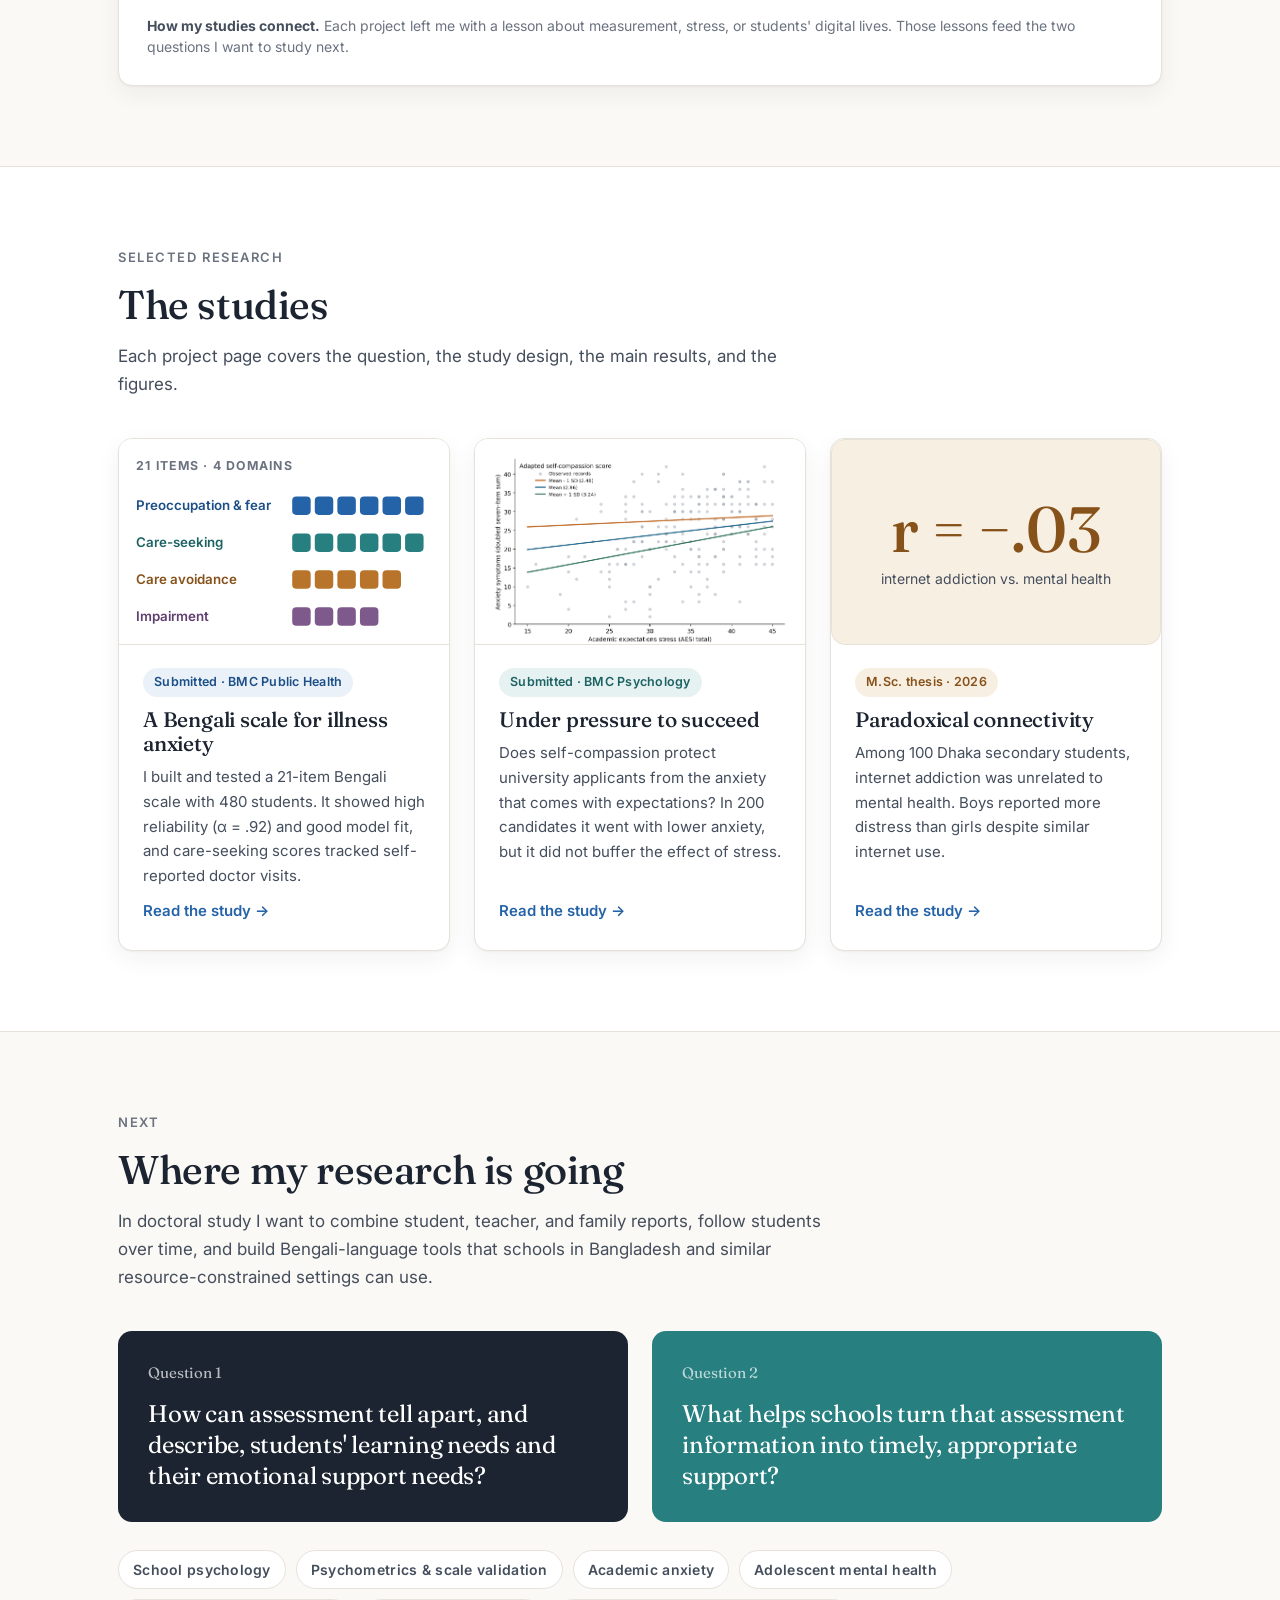
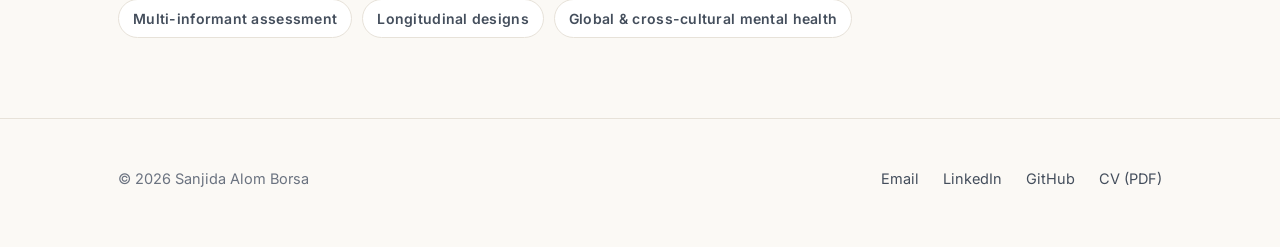
==== commit 327e4381: "Use a placeholder cat photo for the profile picture Photo: "Cat face in sunlight" (Unsplash), CC0, v" ====
--- a/index.html
+++ b/index.html
@@ -45,7 +45,7 @@
         </div>
       </div>
       <div class="portrait">
-        <img src="images/profile.jpg" alt="Portrait of Sanjida Alom Borsa" width="600" height="600">
+        <img src="images/profile.jpg" alt="Placeholder profile photo of a cat" width="600" height="600">
       </div>
     </div>
   </section>
